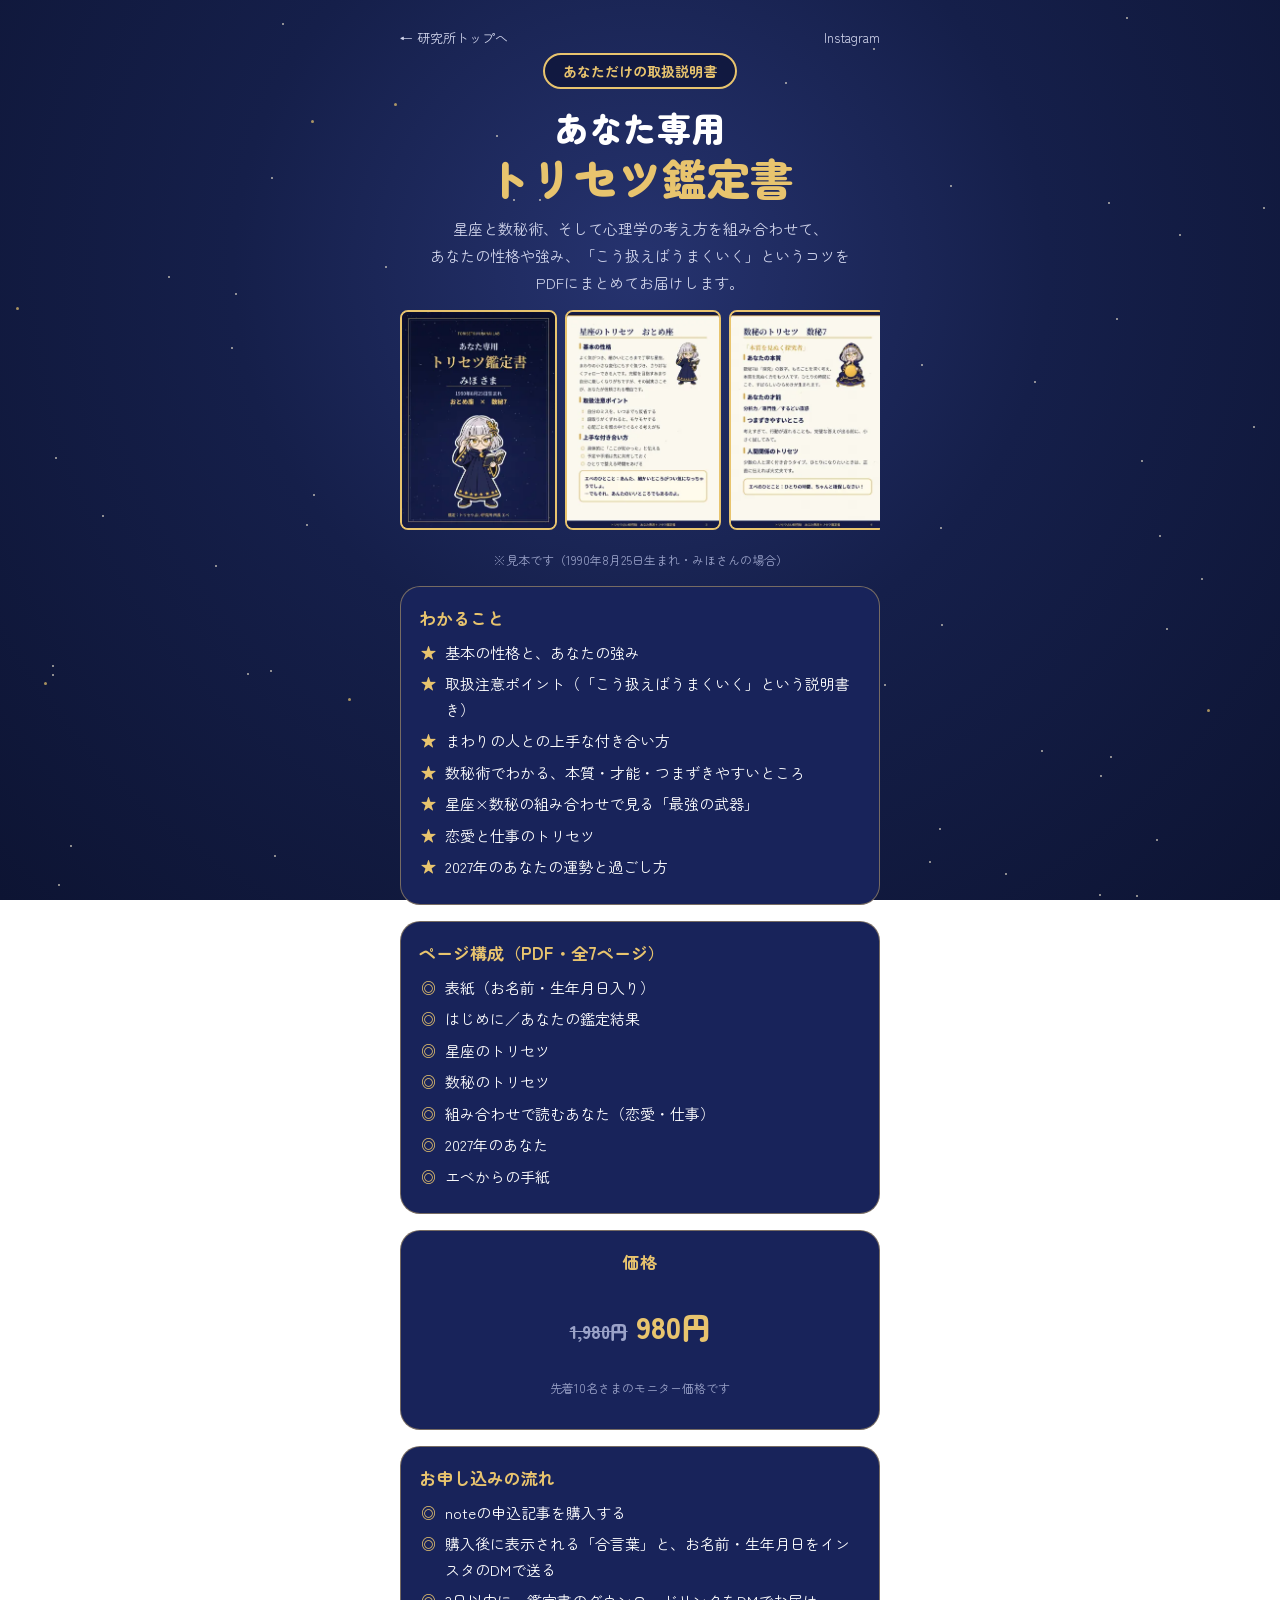
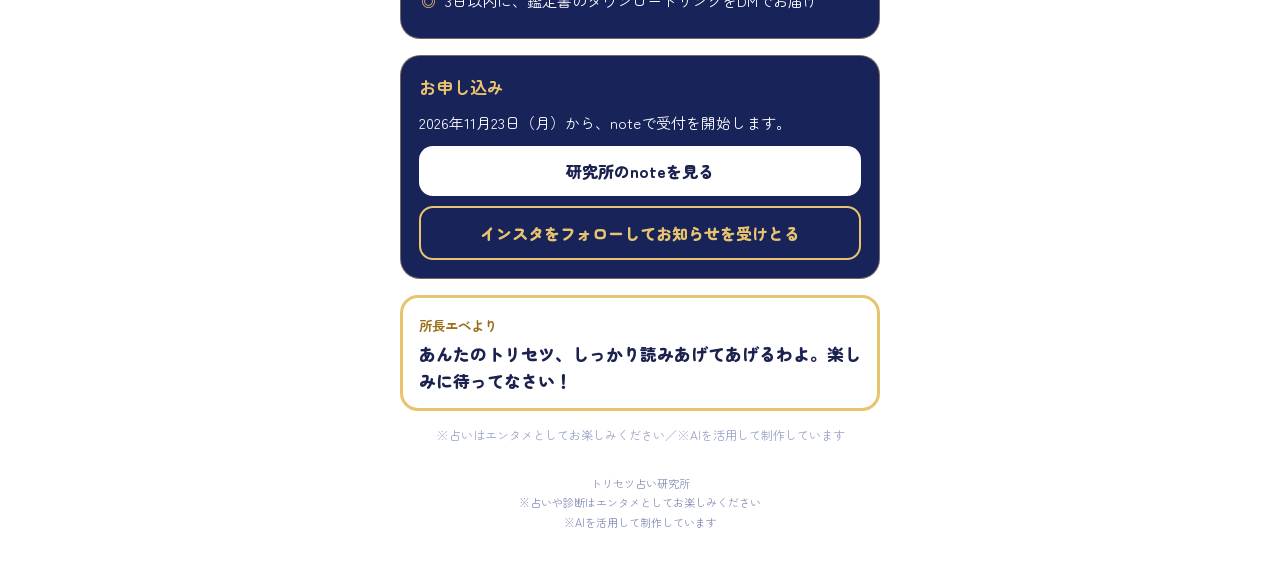
==== kantei/index.html @ 993d856f "研究所サイトに拡張：トップ、恋愛・仕事診断、一言トリセツ、鑑定書ページを追加 Co-Authored-By: Claude Opus 5.5 <noreply@anthropic.com> Claud" ====
<!DOCTYPE html>
<html lang="ja"><head><meta charset="utf-8"><meta name="viewport" content="width=device-width,initial-scale=1">
<title>あなた専用トリセツ鑑定書｜トリセツ占い研究所</title><meta name="description" content="星座×数秘術×心理学で、あなたの性格・恋愛・仕事・2027年の運勢をまとめたPDF鑑定書（全7ページ）。">
<meta property="og:title" content="あなた専用トリセツ鑑定書｜トリセツ占い研究所"><meta property="og:description" content="星座×数秘術×心理学で、あなたの性格・恋愛・仕事・2027年の運勢をまとめたPDF鑑定書（全7ページ）。">
<meta property="og:type" content="website"><meta property="og:url" content="https://torisetsu-uranai-lab.github.io/kantei/">
<meta property="og:image" content="https://torisetsu-uranai-lab.github.io/assets/ogp.png"><meta name="twitter:card" content="summary_large_image">
<link rel="icon" href="../assets/img/ebe_17.webp"><link rel="preconnect" href="https://fonts.googleapis.com"><link href="https://fonts.googleapis.com/css2?family=Zen+Maru+Gothic:wght@500;700;900&display=swap" rel="stylesheet"><link rel="stylesheet" href="../assets/style.css"></head>
<body><div class="stars" id="stars"></div><main><div class="nav"><a href="../">← 研究所トップへ</a><a href="https://www.instagram.com/torisetsu_uranai_lab" target="_blank" rel="noopener">Instagram</a></div>
 <div class="center"><span class="pill">あなただけの取扱説明書</span>
  <h1>あなた専用<span class="g">トリセツ鑑定書</span></h1>
  <p class="lead">星座と数秘術、そして心理学の考え方を組み合わせて、<br>あなたの性格や強み、「こう扱えばうまくいく」というコツを<br>PDFにまとめてお届けします。</p></div>
 <div class="pages"><img src="../assets/kantei/p1.webp" alt="鑑定書の表紙（見本）"><img src="../assets/kantei/p3.webp" alt="星座のトリセツのページ（見本）"><img src="../assets/kantei/p4.webp" alt="数秘のトリセツのページ（見本）"><img src="../assets/kantei/p6.webp" alt="2027年のあなたのページ（見本）"></div>
 <p class="note center">※見本です（1990年8月25日生まれ・みほさんの場合）</p>
 <div class="box"><h3>わかること</h3><ul>
  <li>基本の性格と、あなたの強み</li><li>取扱注意ポイント（「こう扱えばうまくいく」という説明書き）</li>
  <li>まわりの人との上手な付き合い方</li><li>数秘術でわかる、本質・才能・つまずきやすいところ</li>
  <li>星座×数秘の組み合わせで見る「最強の武器」</li><li>恋愛と仕事のトリセツ</li><li>2027年のあなたの運勢と過ごし方</li></ul></div>
 <div class="box tips"><h3>ページ構成（PDF・全7ページ）</h3><ul>
  <li>表紙（お名前・生年月日入り）</li><li>はじめに／あなたの鑑定結果</li><li>星座のトリセツ</li><li>数秘のトリセツ</li>
  <li>組み合わせで読むあなた（恋愛・仕事）</li><li>2027年のあなた</li><li>エベからの手紙</li></ul></div>
 <div class="box center"><h3>価格</h3><p class="price"><s>1,980円</s>980円</p><p class="note" style="margin-top:4px">先着10名さまのモニター価格です</p></div>
 <div class="box tips"><h3>お申し込みの流れ</h3><ul>
  <li>noteの申込記事を購入する</li><li>購入後に表示される「合言葉」と、お名前・生年月日をインスタのDMで送る</li><li>3日以内に、鑑定書のダウンロードリンクをDMでお届け</li></ul></div>
 <div class="box links"><h3>お申し込み</h3>
  <p class="lead" style="margin:0 0 6px;color:#fff">2026年11月23日（月）から、noteで受付を開始します。</p>
  <a href="https://note.com/tori_ura_lab" target="_blank" rel="noopener">研究所のnoteを見る</a>
  <a class="alt" href="https://www.instagram.com/torisetsu_uranai_lab" target="_blank" rel="noopener">インスタをフォローしてお知らせを受けとる</a></div>
 <div class="say"><small>所長エベより</small><p>あんたのトリセツ、しっかり読みあげてあげるわよ。楽しみに待ってなさい！</p></div>
 <p class="note center">※占いはエンタメとしてお楽しみください／※AIを活用して制作しています</p>
 <footer>トリセツ占い研究所<br>※占いや診断はエンタメとしてお楽しみください<br>※AIを活用して制作しています</footer></main><script>(function(){const s=document.getElementById("stars");for(let n=0;n<70;n++){const e=document.createElement("i");e.style.left=Math.random()*100+"%";e.style.top=Math.random()*100+"%";e.style.animationDelay=(Math.random()*3)+"s";if(Math.random()<.2){e.style.width=e.style.height="3px";e.style.background="#e8c46e"}s.appendChild(e);}})();</script></body></html>
---- assets/style.css ----
:root{--navy:#0d1433;--navy2:#151f4a;--card:#18235a;--gold:#e8c46e;--gold2:#cea03e;--sub:#cfd3ea;--ink:#1c2250}
*{box-sizing:border-box}
html,body{margin:0}
body{font-family:"Zen Maru Gothic","Hiragino Maru Gothic ProN","Hiragino Sans",sans-serif;color:#fff;min-height:100vh;
 background:radial-gradient(ellipse at 50% 30%,#26336f 0%,var(--navy2) 45%,var(--navy) 100%);background-attachment:fixed;overflow-x:hidden}
.stars{position:fixed;inset:0;pointer-events:none;z-index:0}
.stars i{position:absolute;width:2px;height:2px;border-radius:50%;background:#fff6dc;opacity:.7;animation:tw 3s infinite ease-in-out}
@keyframes tw{50%{opacity:.15}}
main{position:relative;z-index:1;max-width:520px;margin:0 auto;padding:28px 20px 48px}
.screen{display:none;animation:fade .35s ease}
.screen.on{display:block}
@keyframes fade{from{opacity:0;transform:translateY(8px)}to{opacity:1;transform:none}}
.pill{display:inline-block;border:2px solid var(--gold);color:var(--gold);border-radius:999px;padding:6px 18px;font-weight:700;font-size:14px;background:rgba(10,16,48,.6)}
.center{text-align:center}
h1{margin:18px 0 6px;font-weight:900;line-height:1.25;font-size:34px}
h1 .g{color:var(--gold);font-size:44px;display:block}
.lead{color:var(--sub);font-size:15px;line-height:1.8;margin:10px 0 0}
.hero{display:block;margin:18px auto 6px;max-width:78%;height:auto;filter:drop-shadow(0 8px 18px rgba(0,0,0,.35))}
.btn{display:block;width:100%;border:0;border-radius:16px;padding:17px 18px;font:inherit;font-weight:900;font-size:18px;cursor:pointer;transition:transform .12s,box-shadow .12s}
.btn.gold{background:linear-gradient(180deg,#f2d38a,var(--gold2));color:var(--ink);box-shadow:0 6px 0 #9a7426}
.btn.gold:active{transform:translateY(4px);box-shadow:0 2px 0 #9a7426}
.btn.ghost{background:transparent;color:var(--gold);border:2px solid var(--gold);margin-top:12px;font-size:16px;padding:13px}
.note{color:#9aa2c8;font-size:12px;margin-top:14px;line-height:1.7}
.prog{display:flex;align-items:center;gap:12px;margin-bottom:18px}
.bar{flex:1;height:10px;background:rgba(255,255,255,.12);border-radius:99px;overflow:hidden}
.bar b{display:block;height:100%;background:linear-gradient(90deg,var(--gold2),var(--gold));border-radius:99px;transition:width .3s}
.qno{color:var(--gold);font-weight:900;font-size:15px;white-space:nowrap}
.qcard{background:var(--card);border:2px solid rgba(232,196,110,.55);border-radius:22px;padding:22px 18px 18px;position:relative}
.qcard .qt{font-size:22px;font-weight:900;line-height:1.5;margin:4px 0 18px;min-height:66px}
.opt{display:block;width:100%;text-align:left;background:#fff;color:var(--ink);border:0;border-radius:14px;padding:14px 16px;margin-top:10px;font:inherit;font-weight:700;font-size:16px;line-height:1.5;cursor:pointer;transition:transform .1s,background .15s}
.opt:hover{background:#fff6dc}
.opt:active{transform:scale(.98)}
.opt.picked{background:var(--gold);}
.back{background:none;border:0;color:var(--sub);font:inherit;font-size:14px;margin-top:14px;cursor:pointer;text-decoration:underline}
.nox{display:flex;align-items:flex-end;gap:10px;margin-top:18px}
.nox img{width:84px;height:auto;flex:none}
.nox p{margin:0;background:rgba(255,255,255,.95);color:var(--ink);border-radius:16px;padding:10px 14px;font-size:14px;font-weight:700;line-height:1.6;position:relative}
.res-head{display:flex;align-items:center;gap:14px;margin-top:6px}
.badge{width:64px;height:64px;border-radius:50%;background:var(--gold);color:var(--ink);font-weight:900;font-size:38px;display:flex;align-items:center;justify-content:center;flex:none}
.res-head h2{margin:0;font-size:26px;font-weight:900;line-height:1.3}
.res-head small{color:var(--gold);font-weight:700;font-size:14px}
.resimg{display:block;margin:12px auto 0;height:220px;width:auto;filter:drop-shadow(0 8px 18px rgba(0,0,0,.35))}
.box{background:var(--card);border:1.5px solid rgba(232,196,110,.45);border-radius:20px;padding:18px;margin-top:16px}
.box h3{margin:0 0 10px;color:var(--gold);font-size:17px}
.box ul{margin:0;padding-left:0;list-style:none}
.box li{padding-left:26px;position:relative;line-height:1.7;margin:6px 0;font-size:15px}
.box li:before{content:"★";color:var(--gold);position:absolute;left:2px}
.box.tips li:before{content:"◎"}
.say{background:#fff;color:var(--ink);border-radius:18px;padding:14px 16px;margin-top:16px;border:3px solid var(--gold)}
.say small{color:#9a6f1c;font-weight:700}
.say p{margin:4px 0 0;font-weight:900;font-size:17px;line-height:1.6}
.scores .row{display:flex;align-items:center;gap:10px;margin:8px 0;font-size:14px}
.scores .row span:first-child{width:9.5em;flex:none}
.scores .row .bar{height:12px}
.scores .row em{font-style:normal;width:3em;text-align:right;color:var(--gold);font-weight:700}
.share textarea{width:100%;border-radius:12px;border:0;padding:12px;font:inherit;font-size:14px;line-height:1.6;color:var(--ink);resize:none}
.links a{display:block;text-align:center;margin-top:10px;color:var(--ink);background:#fff;border-radius:14px;padding:13px;font-weight:900;text-decoration:none}
.links a.alt{background:transparent;color:var(--gold);border:2px solid var(--gold)}
footer{color:#8890b8;font-size:11px;text-align:center;margin-top:28px;line-height:1.8}

/* hub */
.cards{display:grid;gap:14px;margin-top:22px}
.card{display:flex;align-items:center;gap:14px;background:var(--card);border:1.5px solid rgba(232,196,110,.5);border-radius:20px;padding:14px 16px;color:#fff;text-decoration:none;transition:transform .12s,border-color .12s}
.card:hover{transform:translateY(-2px);border-color:var(--gold)}
.card img{width:74px;height:74px;object-fit:contain;flex:none}
.card b{display:block;font-size:18px;font-weight:900}
.card span{display:block;color:var(--sub);font-size:13px;line-height:1.6;margin-top:2px}
.card .new{display:inline-block;background:var(--gold);color:var(--ink);border-radius:99px;font-size:11px;padding:1px 8px;margin-left:6px;vertical-align:2px}
.sec{color:var(--gold);font-weight:900;margin:30px 0 4px;font-size:17px}
.nav{display:flex;justify-content:space-between;align-items:center;margin-bottom:6px}
.nav a{color:var(--sub);font-size:13px;text-decoration:none}
.nav a:hover{color:var(--gold)}
input.date{font:inherit;font-size:18px;border-radius:12px;border:0;padding:12px;width:100%;color:var(--ink)}
.row3{display:grid;grid-template-columns:1.4fr 1fr 1fr;gap:8px;margin-top:10px}
.row3 select{font:inherit;font-size:17px;border-radius:12px;border:0;padding:12px 8px;color:var(--ink);background:#fff}
.hitokoto-img{display:block;width:100%;border-radius:18px;margin-top:14px;box-shadow:0 10px 30px rgba(0,0,0,.35)}
.kv{display:flex;gap:10px;flex-wrap:wrap;justify-content:center;margin-top:12px}
.kv span{background:rgba(255,255,255,.1);border:1px solid rgba(232,196,110,.5);border-radius:99px;padding:6px 14px;font-weight:700}
.pages{display:flex;gap:8px;margin-top:14px;overflow-x:auto;padding-bottom:6px}
.pages img{height:220px;border-radius:8px;border:2px solid var(--gold);flex:none}
.price{font-size:30px;font-weight:900;color:var(--gold)}
.price s{color:#9aa2c8;font-size:18px;margin-right:8px}
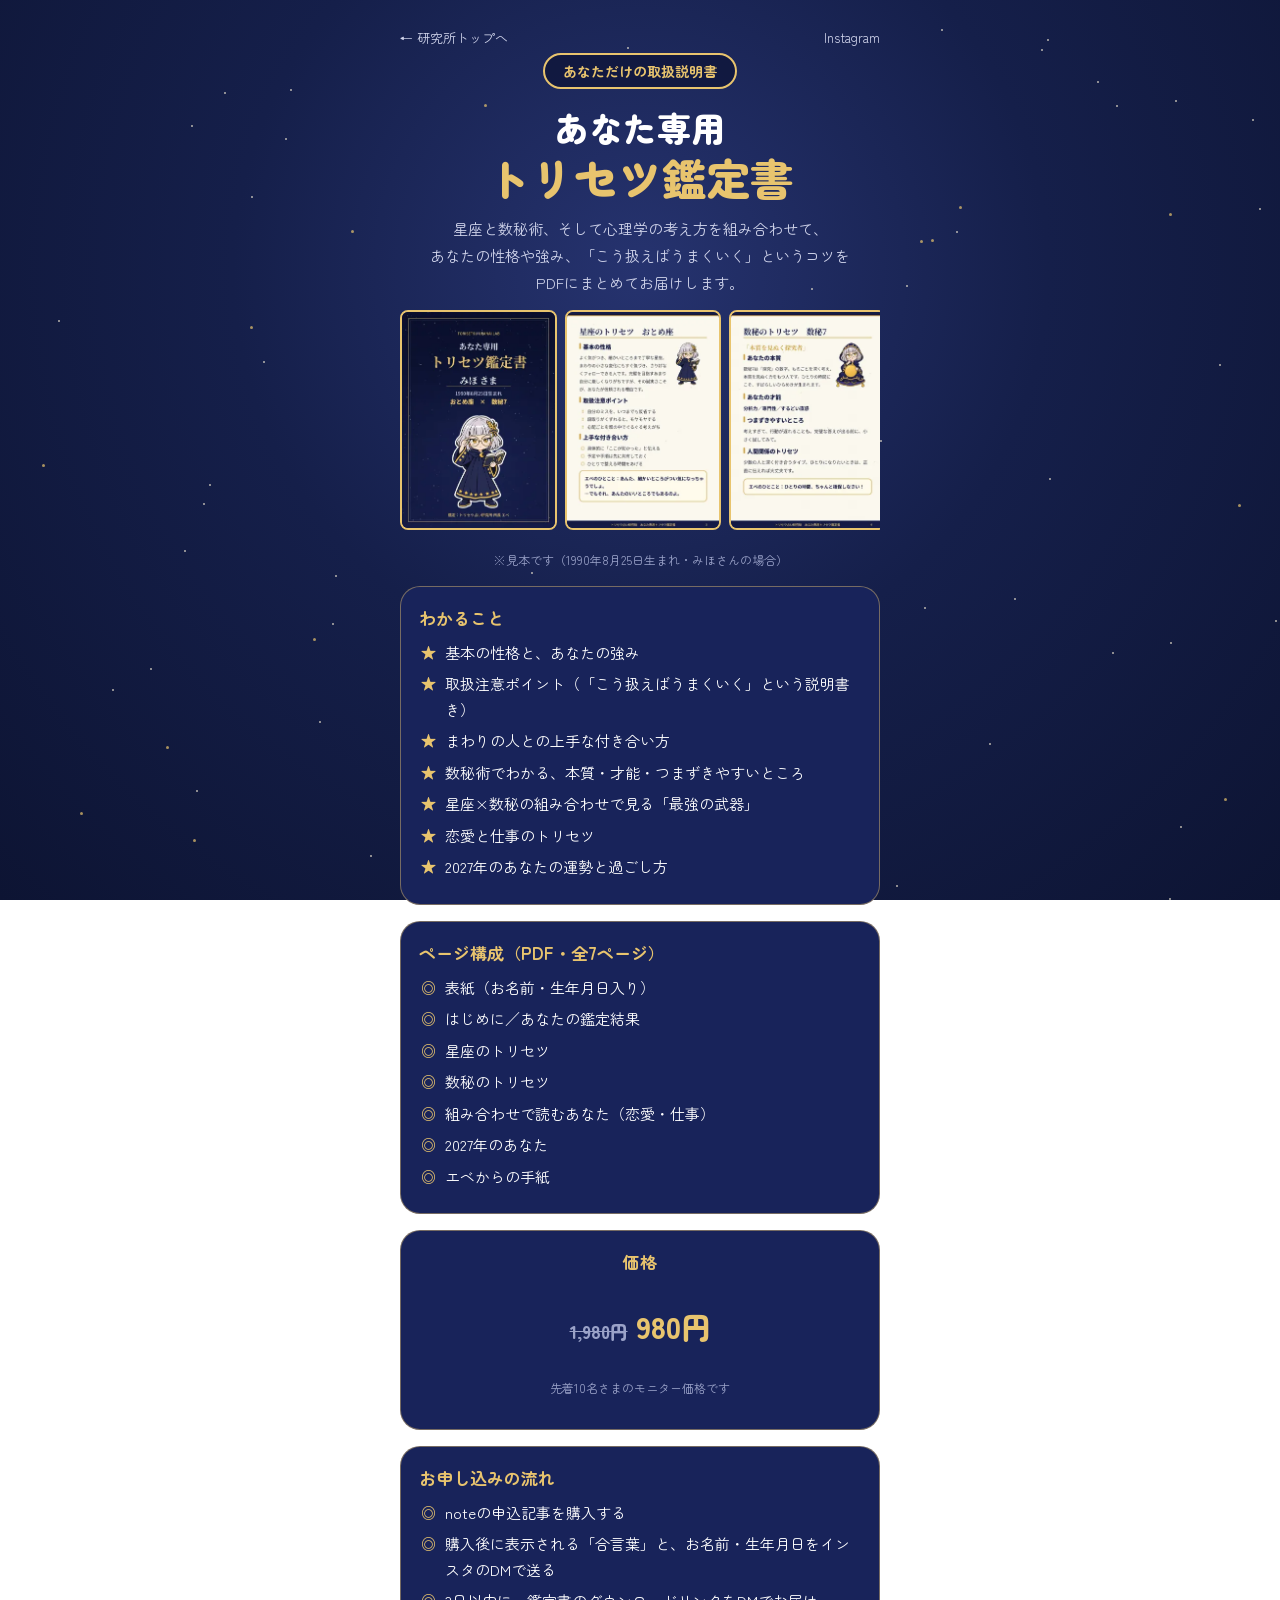
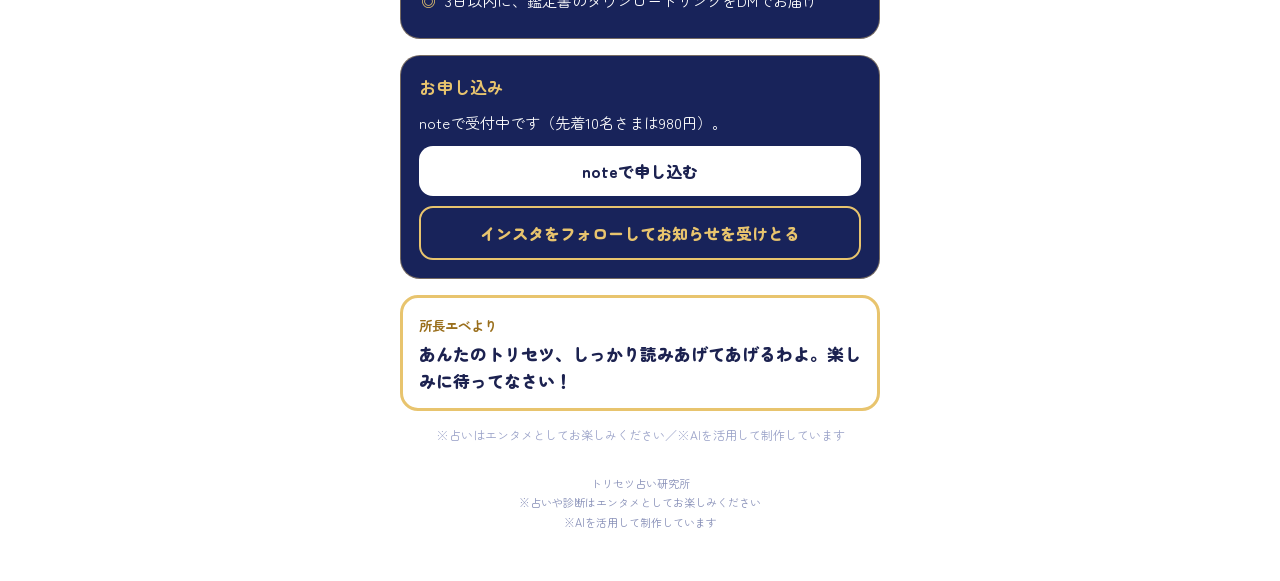
==== commit 1df76069: "鑑定書ページの申込ボタンをnoteの申込記事に差し替え Co-Authored-By: Claude Opus 5.5 <noreply@anthropic.com> Claude-Session: " ====
--- a/kantei/index.html
+++ b/kantei/index.html
@@ -22,8 +22,8 @@
  <div class="box tips"><h3>お申し込みの流れ</h3><ul>
   <li>noteの申込記事を購入する</li><li>購入後に表示される「合言葉」と、お名前・生年月日をインスタのDMで送る</li><li>3日以内に、鑑定書のダウンロードリンクをDMでお届け</li></ul></div>
  <div class="box links"><h3>お申し込み</h3>
-  <p class="lead" style="margin:0 0 6px;color:#fff">2026年11月23日（月）から、noteで受付を開始します。</p>
-  <a href="https://note.com/tori_ura_lab" target="_blank" rel="noopener">研究所のnoteを見る</a>
+  <p class="lead" style="margin:0 0 6px;color:#fff">noteで受付中です（先着10名さまは980円）。</p>
+  <a href="https://note.com/tori_ura_lab/n/n243ad338b301" target="_blank" rel="noopener">noteで申し込む</a>
   <a class="alt" href="https://www.instagram.com/torisetsu_uranai_lab" target="_blank" rel="noopener">インスタをフォローしてお知らせを受けとる</a></div>
  <div class="say"><small>所長エベより</small><p>あんたのトリセツ、しっかり読みあげてあげるわよ。楽しみに待ってなさい！</p></div>
  <p class="note center">※占いはエンタメとしてお楽しみください／※AIを活用して制作しています</p>
